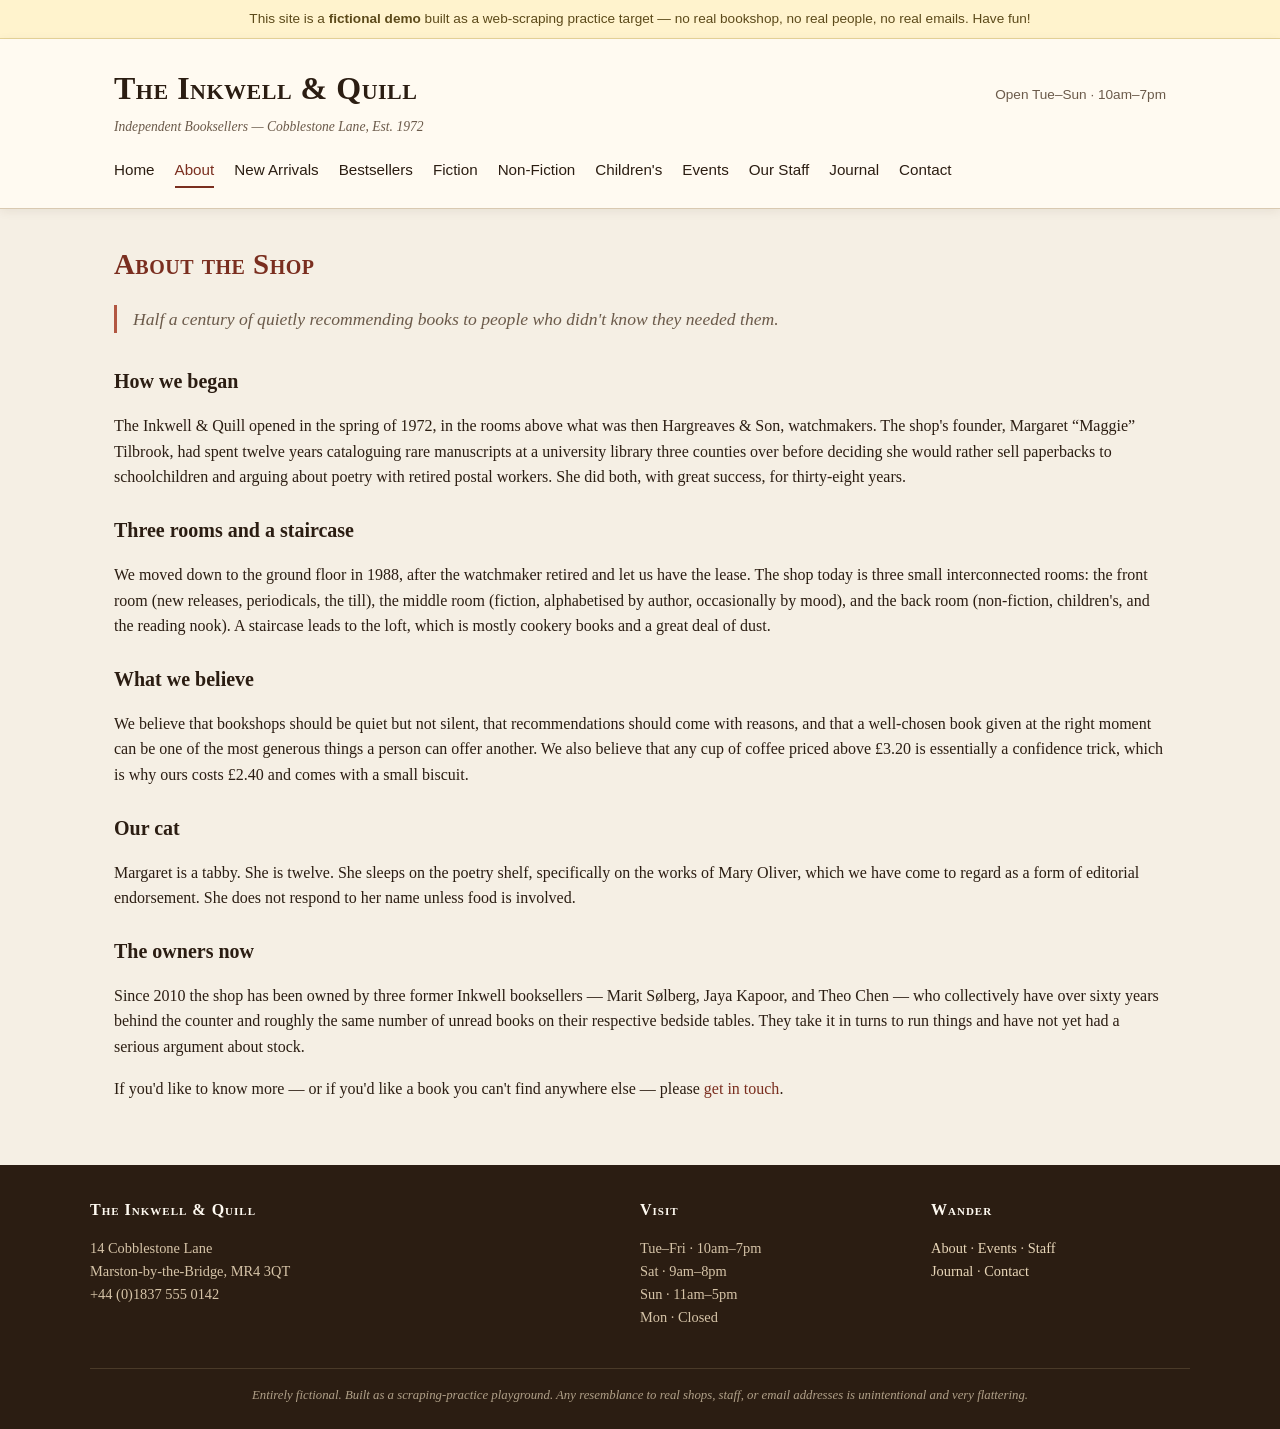
==== about.html @ d018824a "Initial site" ====
<!DOCTYPE html>
<html lang="en">
<head>
<meta charset="UTF-8">
<meta name="viewport" content="width=device-width, initial-scale=1.0">
<title>About — The Inkwell &amp; Quill</title>
<meta name="description" content="The history of The Inkwell & Quill, a small independent bookshop on Cobblestone Lane, founded in 1972.">
<link rel="stylesheet" href="styles.css">
</head>
<body>
<div class="disclaimer">This site is a <strong>fictional demo</strong> built as a web-scraping practice target — no real bookshop, no real people, no real emails. Have fun!</div>
<header class="site-header">
  <div class="brand-row">
    <div class="brand">
      <a href="index.html"><h1>The Inkwell &amp; Quill</h1></a>
      <span class="tagline">Independent Booksellers &mdash; Cobblestone Lane, Est. 1972</span>
    </div>
    <div class="brand-meta">Open Tue&ndash;Sun · 10am&ndash;7pm</div>
  </div>
  <nav class="primary">
    <a href="index.html">Home</a>
    <a href="about.html" class="active">About</a>
    <a href="new-arrivals.html">New Arrivals</a>
    <a href="bestsellers.html">Bestsellers</a>
    <a href="fiction.html">Fiction</a>
    <a href="non-fiction.html">Non-Fiction</a>
    <a href="childrens.html">Children's</a>
    <a href="events.html">Events</a>
    <a href="staff.html">Our Staff</a>
    <a href="blog.html">Journal</a>
    <a href="contact.html">Contact</a>
  </nav>
</header>

<main>
  <h2>About the Shop</h2>
  <p class="lede">Half a century of quietly recommending books to people who didn't know they needed them.</p>

  <h3>How we began</h3>
  <p>The Inkwell &amp; Quill opened in the spring of 1972, in the rooms above what was then Hargreaves &amp; Son, watchmakers. The shop's founder, Margaret &ldquo;Maggie&rdquo; Tilbrook, had spent twelve years cataloguing rare manuscripts at a university library three counties over before deciding she would rather sell paperbacks to schoolchildren and arguing about poetry with retired postal workers. She did both, with great success, for thirty-eight years.</p>

  <h3>Three rooms and a staircase</h3>
  <p>We moved down to the ground floor in 1988, after the watchmaker retired and let us have the lease. The shop today is three small interconnected rooms: the front room (new releases, periodicals, the till), the middle room (fiction, alphabetised by author, occasionally by mood), and the back room (non-fiction, children's, and the reading nook). A staircase leads to the loft, which is mostly cookery books and a great deal of dust.</p>

  <h3>What we believe</h3>
  <p>We believe that bookshops should be quiet but not silent, that recommendations should come with reasons, and that a well-chosen book given at the right moment can be one of the most generous things a person can offer another. We also believe that any cup of coffee priced above £3.20 is essentially a confidence trick, which is why ours costs £2.40 and comes with a small biscuit.</p>

  <h3>Our cat</h3>
  <p>Margaret is a tabby. She is twelve. She sleeps on the poetry shelf, specifically on the works of Mary Oliver, which we have come to regard as a form of editorial endorsement. She does not respond to her name unless food is involved.</p>

  <h3>The owners now</h3>
  <p>Since 2010 the shop has been owned by three former Inkwell booksellers — Marit Sølberg, Jaya Kapoor, and Theo Chen — who collectively have over sixty years behind the counter and roughly the same number of unread books on their respective bedside tables. They take it in turns to run things and have not yet had a serious argument about stock.</p>

  <p>If you'd like to know more — or if you'd like a book you can't find anywhere else — please <a href="contact.html">get in touch</a>.</p>
</main>

<footer class="site-footer">
  <div class="footer-inner">
    <div>
      <h4>The Inkwell &amp; Quill</h4>
      <p>14 Cobblestone Lane<br>Marston-by-the-Bridge, MR4 3QT<br>+44 (0)1837 555 0142</p>
    </div>
    <div>
      <h4>Visit</h4>
      <p>Tue&ndash;Fri · 10am&ndash;7pm<br>Sat · 9am&ndash;8pm<br>Sun · 11am&ndash;5pm<br>Mon · Closed</p>
    </div>
    <div>
      <h4>Wander</h4>
      <p><a href="about.html">About</a> · <a href="events.html">Events</a> · <a href="staff.html">Staff</a><br><a href="blog.html">Journal</a> · <a href="contact.html">Contact</a></p>
    </div>
  </div>
  <div class="legal">Entirely fictional. Built as a scraping-practice playground. Any resemblance to real shops, staff, or email addresses is unintentional and very flattering.</div>
</footer>
</body>
</html>
---- styles.css ----
/* The Inkwell & Quill — shared styles */

:root {
  --bg: #f5efe4;
  --paper: #fffaf1;
  --ink: #2b1d12;
  --muted: #6b5a4a;
  --accent: #7a2e1f;
  --accent-soft: #b25742;
  --rule: #d9c9b1;
  --shadow: 0 2px 10px rgba(60, 35, 15, 0.08);
}

* { box-sizing: border-box; }

html, body {
  margin: 0;
  padding: 0;
  background: var(--bg);
  color: var(--ink);
  font-family: Georgia, "Iowan Old Style", "Palatino Linotype", serif;
  line-height: 1.6;
}

body {
  display: flex;
  flex-direction: column;
  min-height: 100vh;
}

a {
  color: var(--accent);
  text-decoration: none;
}
a:hover { text-decoration: underline; }

/* Disclaimer banner */
.disclaimer {
  background: #fff3cd;
  color: #5c4a1a;
  text-align: center;
  font-size: 0.85rem;
  padding: 0.5rem 1rem;
  border-bottom: 1px solid #e6d59a;
  font-family: -apple-system, BlinkMacSystemFont, "Segoe UI", sans-serif;
}

/* Header */
header.site-header {
  background: var(--paper);
  border-bottom: 1px solid var(--rule);
  box-shadow: var(--shadow);
}

.brand-row {
  max-width: 1100px;
  margin: 0 auto;
  padding: 1.5rem 1.5rem 0.5rem;
  display: flex;
  align-items: baseline;
  justify-content: space-between;
  flex-wrap: wrap;
  gap: 1rem;
}

.brand a {
  color: var(--ink);
  text-decoration: none;
}

.brand h1 {
  font-size: 2rem;
  margin: 0;
  letter-spacing: 0.5px;
  font-variant: small-caps;
}

.brand .tagline {
  display: block;
  font-size: 0.85rem;
  color: var(--muted);
  font-style: italic;
  margin-top: 0.15rem;
}

.brand-meta {
  font-size: 0.85rem;
  color: var(--muted);
  font-family: -apple-system, BlinkMacSystemFont, "Segoe UI", sans-serif;
}

nav.primary {
  max-width: 1100px;
  margin: 0 auto;
  padding: 0.5rem 1.5rem 1.25rem;
  display: flex;
  flex-wrap: wrap;
  gap: 0.25rem 1.25rem;
  font-family: -apple-system, BlinkMacSystemFont, "Segoe UI", sans-serif;
  font-size: 0.95rem;
}

nav.primary a {
  color: var(--ink);
  padding: 0.25rem 0;
  border-bottom: 2px solid transparent;
}
nav.primary a:hover {
  text-decoration: none;
  border-bottom-color: var(--accent-soft);
}
nav.primary a.active {
  border-bottom-color: var(--accent);
  color: var(--accent);
}

/* Main */
main {
  flex: 1;
  max-width: 1100px;
  margin: 0 auto;
  padding: 2rem 1.5rem 3rem;
  width: 100%;
}

h2 {
  font-size: 1.8rem;
  margin-top: 0;
  margin-bottom: 0.25rem;
  color: var(--accent);
  font-variant: small-caps;
  letter-spacing: 0.5px;
}

h3 {
  font-size: 1.25rem;
  margin: 1.5rem 0 0.5rem;
  color: var(--ink);
}

.lede {
  font-size: 1.1rem;
  color: var(--muted);
  font-style: italic;
  margin-bottom: 2rem;
  border-left: 3px solid var(--accent-soft);
  padding-left: 1rem;
}

/* Hero (home) */
.hero {
  background: var(--paper);
  border: 1px solid var(--rule);
  padding: 3rem 2rem;
  text-align: center;
  margin-bottom: 2.5rem;
  box-shadow: var(--shadow);
}
.hero h2 {
  font-size: 2.5rem;
  margin-bottom: 1rem;
}
.hero p {
  font-size: 1.15rem;
  color: var(--muted);
  max-width: 640px;
  margin: 0 auto 1.5rem;
}
.hero .btn {
  display: inline-block;
  background: var(--accent);
  color: var(--paper);
  padding: 0.75rem 1.5rem;
  border-radius: 2px;
  font-family: -apple-system, BlinkMacSystemFont, "Segoe UI", sans-serif;
  font-size: 0.95rem;
  letter-spacing: 1px;
  text-transform: uppercase;
}
.hero .btn:hover {
  background: var(--accent-soft);
  text-decoration: none;
}

/* Card grid */
.card-grid {
  display: grid;
  grid-template-columns: repeat(auto-fill, minmax(220px, 1fr));
  gap: 1.5rem;
  margin: 1.5rem 0;
}

.card {
  background: var(--paper);
  border: 1px solid var(--rule);
  padding: 1.25rem;
  box-shadow: var(--shadow);
  display: flex;
  flex-direction: column;
}

.card .book-cover {
  height: 180px;
  background: linear-gradient(135deg, var(--accent) 0%, var(--accent-soft) 100%);
  margin-bottom: 1rem;
  display: flex;
  align-items: center;
  justify-content: center;
  color: var(--paper);
  font-variant: small-caps;
  text-align: center;
  padding: 1rem;
  font-size: 1rem;
  letter-spacing: 0.5px;
}

.card.alt .book-cover { background: linear-gradient(135deg, #3d5a40, #6b8e6f); }
.card.alt2 .book-cover { background: linear-gradient(135deg, #2e4057, #5a7a99); }
.card.alt3 .book-cover { background: linear-gradient(135deg, #5a4a2e, #a08555); }
.card.alt4 .book-cover { background: linear-gradient(135deg, #4a2e4a, #7a5a7a); }

.card h4 {
  margin: 0 0 0.25rem;
  font-size: 1.05rem;
}
.card .author {
  font-style: italic;
  color: var(--muted);
  font-size: 0.9rem;
  margin: 0 0 0.5rem;
}
.card .price {
  font-family: -apple-system, BlinkMacSystemFont, "Segoe UI", sans-serif;
  font-weight: bold;
  margin-top: auto;
  padding-top: 0.5rem;
}

/* Section grids for home */
.section-grid {
  display: grid;
  grid-template-columns: repeat(auto-fit, minmax(280px, 1fr));
  gap: 1.5rem;
  margin: 2rem 0;
}

.section-card {
  background: var(--paper);
  border: 1px solid var(--rule);
  padding: 1.5rem;
  box-shadow: var(--shadow);
}
.section-card h3 {
  margin-top: 0;
  color: var(--accent);
}

/* Staff cards */
.staff-grid {
  display: grid;
  grid-template-columns: repeat(auto-fit, minmax(280px, 1fr));
  gap: 1.5rem;
  margin: 2rem 0;
}

.staff-card {
  background: var(--paper);
  border: 1px solid var(--rule);
  padding: 1.5rem;
  box-shadow: var(--shadow);
  display: flex;
  gap: 1.25rem;
  align-items: flex-start;
}

.staff-photo {
  width: 80px;
  height: 80px;
  border-radius: 50%;
  background: linear-gradient(135deg, var(--accent-soft), var(--accent));
  flex-shrink: 0;
  display: flex;
  align-items: center;
  justify-content: center;
  color: var(--paper);
  font-size: 1.5rem;
  font-weight: bold;
  font-family: -apple-system, BlinkMacSystemFont, "Segoe UI", sans-serif;
}

.staff-info h4 {
  margin: 0;
  font-size: 1.1rem;
}
.staff-info .role {
  font-style: italic;
  color: var(--muted);
  font-size: 0.9rem;
  margin: 0.15rem 0 0.5rem;
}
.staff-info p {
  margin: 0.5rem 0;
  font-size: 0.95rem;
}
.staff-info .email {
  font-family: ui-monospace, "SF Mono", Menlo, monospace;
  font-size: 0.85rem;
}

/* Events */
.event {
  background: var(--paper);
  border: 1px solid var(--rule);
  padding: 1.25rem 1.5rem;
  margin-bottom: 1rem;
  box-shadow: var(--shadow);
  display: grid;
  grid-template-columns: 100px 1fr;
  gap: 1.25rem;
  align-items: start;
}
.event .date {
  text-align: center;
  border-right: 1px solid var(--rule);
  padding-right: 1rem;
}
.event .date .month {
  display: block;
  font-variant: small-caps;
  color: var(--accent);
  letter-spacing: 1px;
  font-size: 0.85rem;
}
.event .date .day {
  display: block;
  font-size: 2rem;
  line-height: 1;
  margin: 0.25rem 0;
}
.event .date .year {
  display: block;
  font-size: 0.8rem;
  color: var(--muted);
}
.event h4 {
  margin: 0 0 0.25rem;
  font-size: 1.15rem;
}
.event .meta {
  font-size: 0.85rem;
  color: var(--muted);
  margin: 0 0 0.5rem;
  font-family: -apple-system, BlinkMacSystemFont, "Segoe UI", sans-serif;
}
.event p { margin: 0.5rem 0; }

/* Contact */
.contact-grid {
  display: grid;
  grid-template-columns: 1fr 1fr;
  gap: 2rem;
  margin: 2rem 0;
}
@media (max-width: 720px) {
  .contact-grid { grid-template-columns: 1fr; }
}

.contact-block {
  background: var(--paper);
  border: 1px solid var(--rule);
  padding: 1.5rem;
  box-shadow: var(--shadow);
}
.contact-block h3 { margin-top: 0; }
.contact-block dl { margin: 0; }
.contact-block dt {
  font-variant: small-caps;
  color: var(--accent);
  letter-spacing: 0.5px;
  font-size: 0.85rem;
  margin-top: 1rem;
}
.contact-block dd {
  margin: 0.25rem 0 0;
  font-family: ui-monospace, "SF Mono", Menlo, monospace;
  font-size: 0.95rem;
}
.contact-block dd a {
  font-family: ui-monospace, "SF Mono", Menlo, monospace;
}

/* Blog */
.post {
  background: var(--paper);
  border: 1px solid var(--rule);
  padding: 1.5rem 2rem;
  margin-bottom: 1.5rem;
  box-shadow: var(--shadow);
}
.post h3 {
  margin-top: 0;
  font-size: 1.4rem;
}
.post .post-meta {
  font-size: 0.85rem;
  color: var(--muted);
  font-family: -apple-system, BlinkMacSystemFont, "Segoe UI", sans-serif;
  margin-bottom: 1rem;
}

/* Footer */
footer.site-footer {
  background: var(--ink);
  color: #d6c4a8;
  padding: 2rem 1.5rem 1.5rem;
  margin-top: auto;
  font-size: 0.9rem;
}
footer.site-footer .footer-inner {
  max-width: 1100px;
  margin: 0 auto;
  display: grid;
  grid-template-columns: 2fr 1fr 1fr;
  gap: 2rem;
}
@media (max-width: 720px) {
  footer.site-footer .footer-inner { grid-template-columns: 1fr; }
}
footer.site-footer h4 {
  color: var(--paper);
  margin: 0 0 0.5rem;
  font-size: 1rem;
  font-variant: small-caps;
  letter-spacing: 1px;
}
footer.site-footer a { color: #e8d6b8; }
footer.site-footer .legal {
  max-width: 1100px;
  margin: 1.5rem auto 0;
  padding-top: 1rem;
  border-top: 1px solid #4a3a28;
  font-size: 0.8rem;
  color: #b0a088;
  text-align: center;
  font-style: italic;
}

/* Tables */
table.list {
  width: 100%;
  border-collapse: collapse;
  background: var(--paper);
  box-shadow: var(--shadow);
  margin: 1.5rem 0;
}
table.list th, table.list td {
  text-align: left;
  padding: 0.75rem 1rem;
  border-bottom: 1px solid var(--rule);
}
table.list th {
  background: #ede2cf;
  font-variant: small-caps;
  letter-spacing: 0.5px;
  font-size: 0.9rem;
  color: var(--accent);
}
table.list tr:last-child td { border-bottom: none; }
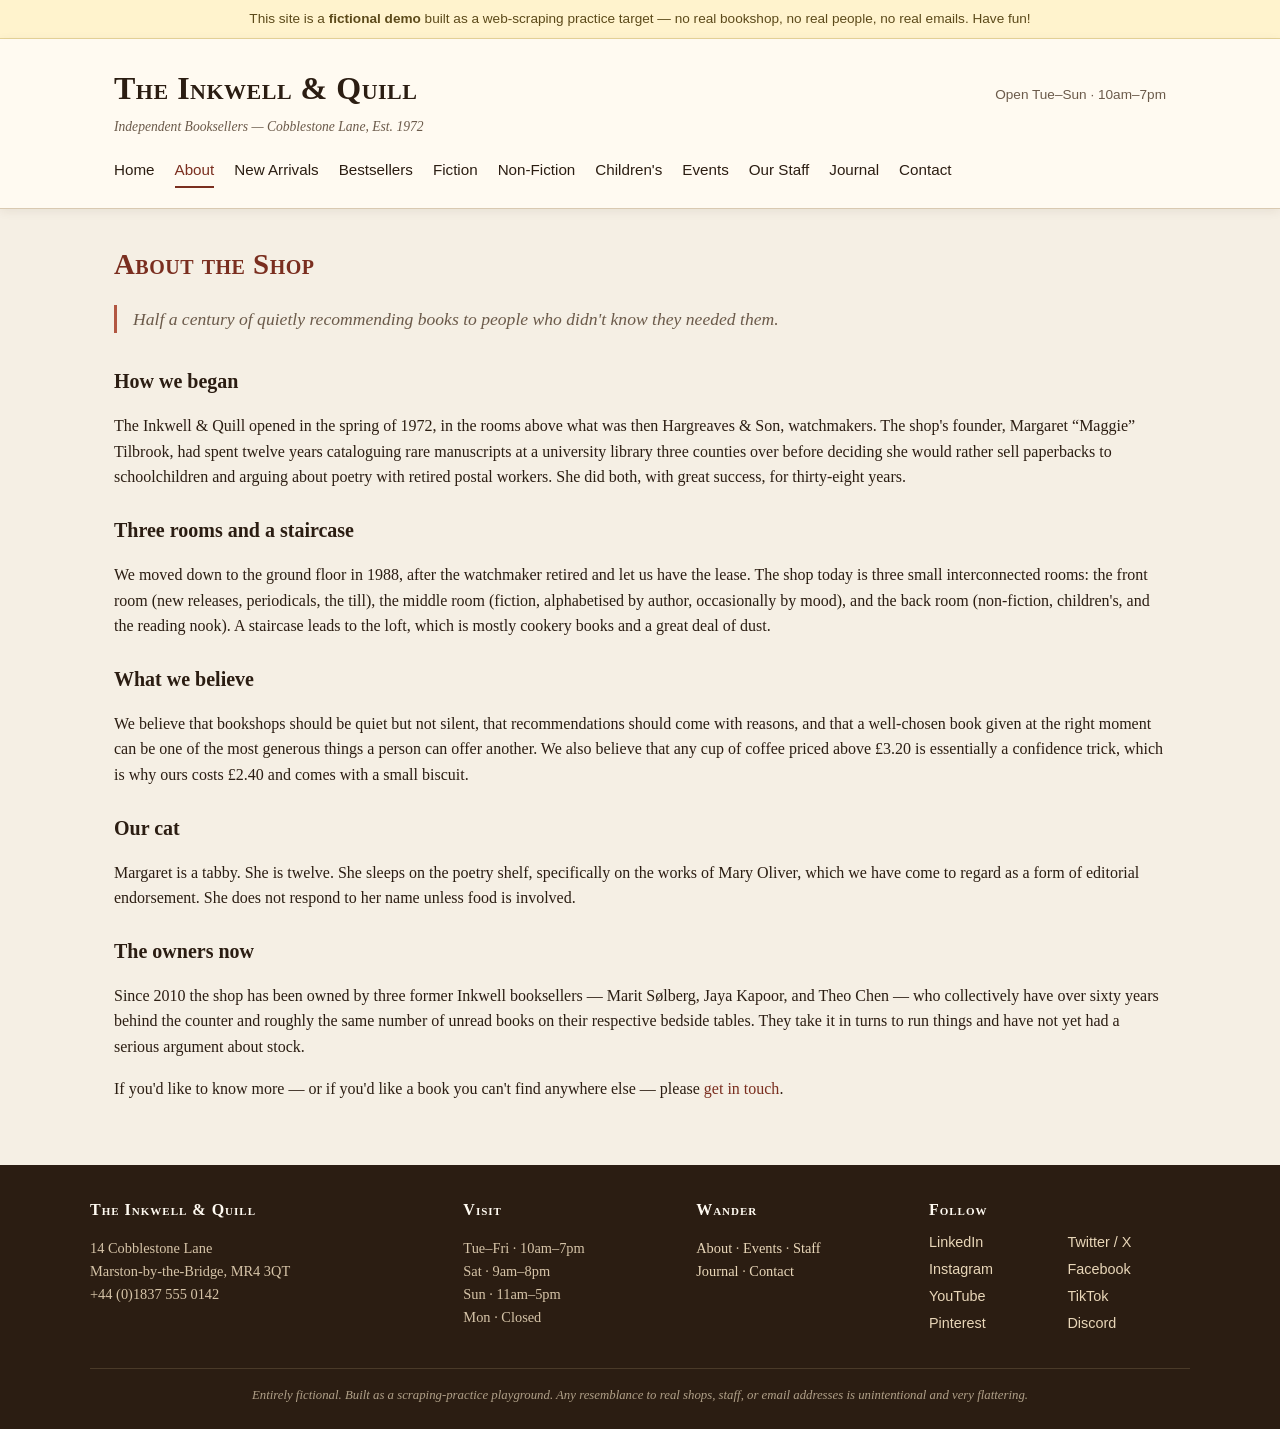
==== commit 689aa021: "Add scrapable data: favicon, phones, social profiles" ====
--- a/about.html
+++ b/about.html
@@ -6,6 +6,8 @@
 <title>About — The Inkwell &amp; Quill</title>
 <meta name="description" content="The history of The Inkwell & Quill, a small independent bookshop on Cobblestone Lane, founded in 1972.">
 <link rel="stylesheet" href="styles.css">
+<link rel="icon" href="favicon.svg" type="image/svg+xml">
+<link rel="alternate icon" href="favicon.svg">
 </head>
 <body>
 <div class="disclaimer">This site is a <strong>fictional demo</strong> built as a web-scraping practice target — no real bookshop, no real people, no real emails. Have fun!</div>
@@ -68,6 +70,19 @@
       <h4>Wander</h4>
       <p><a href="about.html">About</a> · <a href="events.html">Events</a> · <a href="staff.html">Staff</a><br><a href="blog.html">Journal</a> · <a href="contact.html">Contact</a></p>
     </div>
+    <div>
+      <h4>Follow</h4>
+      <ul class="socials">
+        <li><a href="https://www.linkedin.com/company/inkwell-quill-books/">LinkedIn</a></li>
+        <li><a href="https://x.com/inkwellquill">Twitter / X</a></li>
+        <li><a href="https://www.instagram.com/inkwellquill_bookshop/">Instagram</a></li>
+        <li><a href="https://www.facebook.com/InkwellAndQuill/">Facebook</a></li>
+        <li><a href="https://www.youtube.com/@inkwellquill">YouTube</a></li>
+        <li><a href="https://www.tiktok.com/@inkwellquill">TikTok</a></li>
+        <li><a href="https://www.pinterest.com/inkwellquill/">Pinterest</a></li>
+        <li><a href="https://discord.com/invite/inkwellbookclub">Discord</a></li>
+      </ul>
+    </div>
   </div>
   <div class="legal">Entirely fictional. Built as a scraping-practice playground. Any resemblance to real shops, staff, or email addresses is unintentional and very flattering.</div>
 </footer>
--- a/styles.css
+++ b/styles.css
@@ -420,11 +420,77 @@
   max-width: 1100px;
   margin: 0 auto;
   display: grid;
-  grid-template-columns: 2fr 1fr 1fr;
+  grid-template-columns: 1.7fr 1fr 1fr 1.3fr;
   gap: 2rem;
 }
-@media (max-width: 720px) {
+@media (max-width: 960px) {
+  footer.site-footer .footer-inner { grid-template-columns: 1fr 1fr; }
+}
+@media (max-width: 560px) {
   footer.site-footer .footer-inner { grid-template-columns: 1fr; }
+}
+
+.socials {
+  list-style: none;
+  padding: 0;
+  margin: 0;
+  display: grid;
+  grid-template-columns: 1fr 1fr;
+  gap: 0.25rem 1rem;
+}
+.socials li { font-size: 0.9rem; }
+.socials a {
+  color: #e8d6b8;
+  font-family: -apple-system, BlinkMacSystemFont, "Segoe UI", sans-serif;
+}
+
+.phone-block {
+  background: var(--paper);
+  border: 1px solid var(--rule);
+  padding: 1.5rem;
+  box-shadow: var(--shadow);
+  margin: 1.5rem 0;
+}
+.phone-block h3 { margin-top: 0; }
+.phone-block table.list { margin: 0.5rem 0 0; }
+
+.social-block {
+  background: var(--paper);
+  border: 1px solid var(--rule);
+  padding: 1.5rem;
+  box-shadow: var(--shadow);
+  margin: 1.5rem 0;
+}
+.social-block h3 { margin-top: 0; }
+.social-block ul {
+  list-style: none;
+  padding: 0;
+  margin: 0;
+  display: grid;
+  grid-template-columns: repeat(auto-fit, minmax(220px, 1fr));
+  gap: 0.5rem 1.5rem;
+}
+.social-block li {
+  font-family: -apple-system, BlinkMacSystemFont, "Segoe UI", sans-serif;
+  font-size: 0.95rem;
+}
+.social-block .platform {
+  display: inline-block;
+  min-width: 90px;
+  font-variant: small-caps;
+  letter-spacing: 0.5px;
+  color: var(--accent);
+}
+
+.staff-info .direct {
+  font-family: ui-monospace, "SF Mono", Menlo, monospace;
+  font-size: 0.85rem;
+  margin: 0.25rem 0;
+}
+.staff-info .linkedin {
+  font-family: -apple-system, BlinkMacSystemFont, "Segoe UI", sans-serif;
+  font-size: 0.85rem;
+  margin: 0.25rem 0;
 }
 footer.site-footer h4 {
   color: var(--paper);
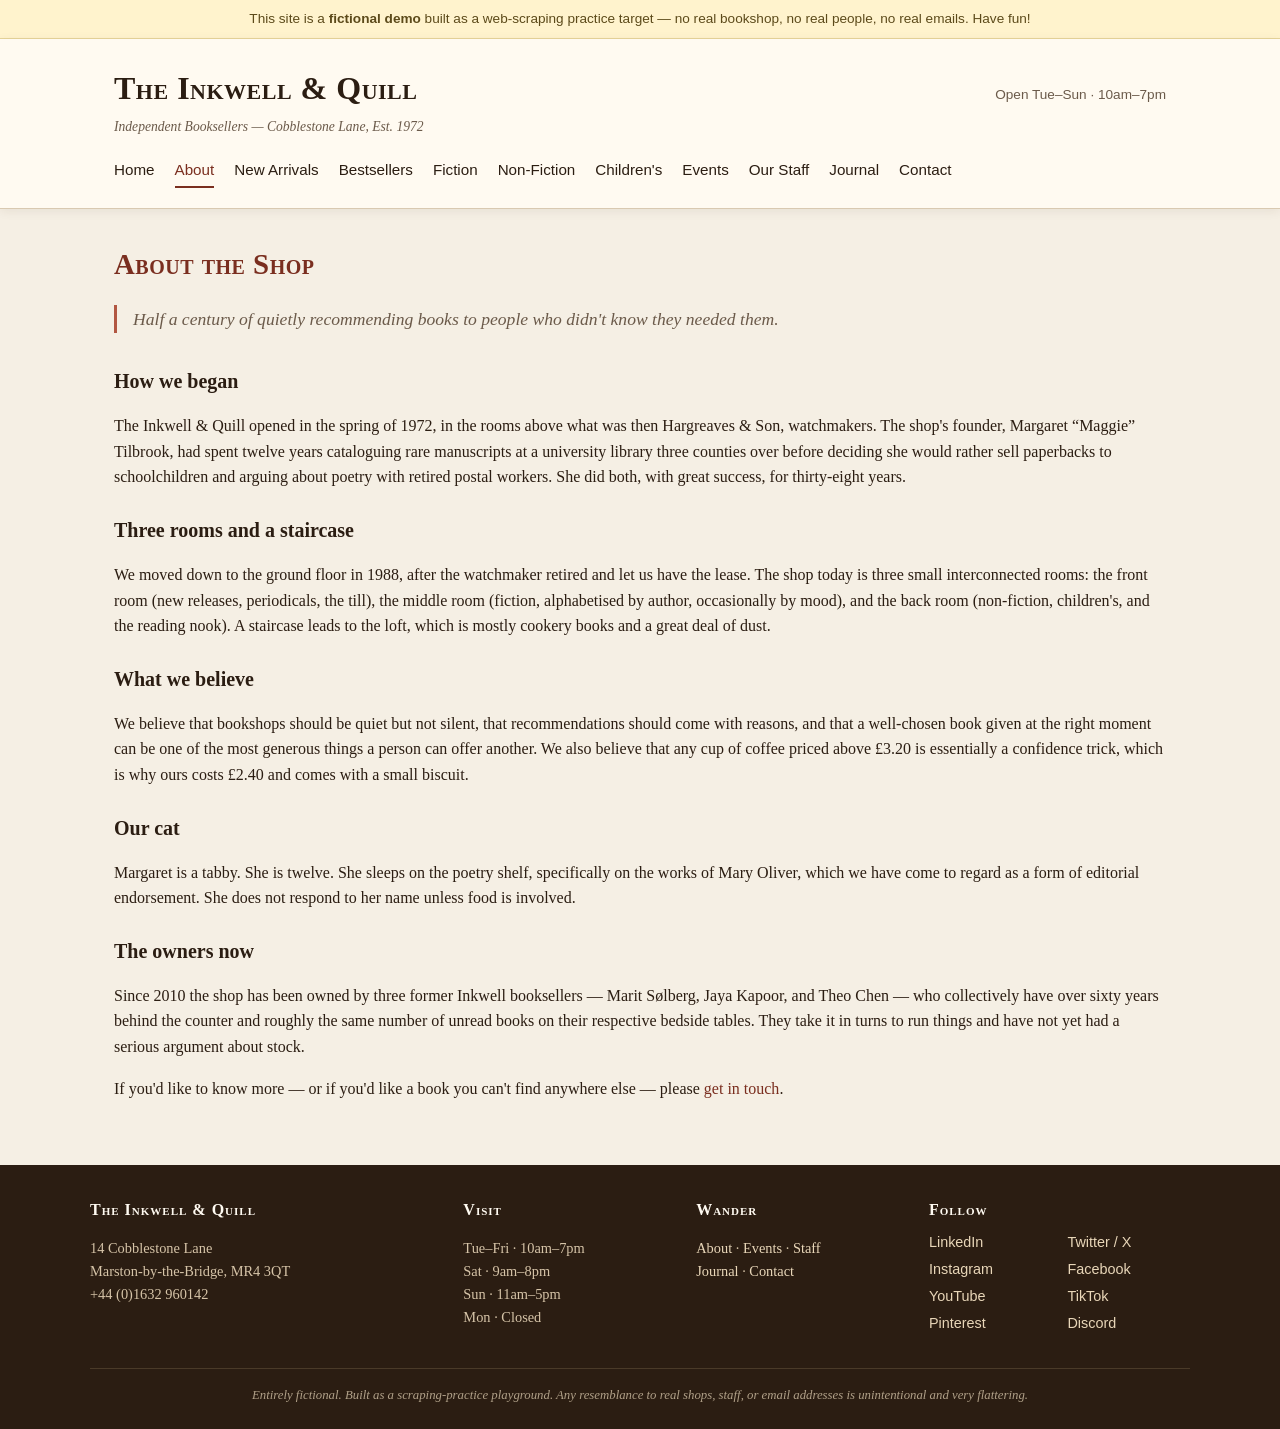
==== commit b9ff02f6: "better labelling demo Social links" ====
--- a/about.html
+++ b/about.html
@@ -60,7 +60,7 @@
   <div class="footer-inner">
     <div>
       <h4>The Inkwell &amp; Quill</h4>
-      <p>14 Cobblestone Lane<br>Marston-by-the-Bridge, MR4 3QT<br>+44 (0)1837 555 0142</p>
+      <p>14 Cobblestone Lane<br>Marston-by-the-Bridge, MR4 3QT<br>+44 (0)1632 960142</p>
     </div>
     <div>
       <h4>Visit</h4>
@@ -73,14 +73,14 @@
     <div>
       <h4>Follow</h4>
       <ul class="socials">
-        <li><a href="https://www.linkedin.com/company/inkwell-quill-books/">LinkedIn</a></li>
-        <li><a href="https://x.com/inkwellquill">Twitter / X</a></li>
-        <li><a href="https://www.instagram.com/inkwellquill_bookshop/">Instagram</a></li>
-        <li><a href="https://www.facebook.com/InkwellAndQuill/">Facebook</a></li>
-        <li><a href="https://www.youtube.com/@inkwellquill">YouTube</a></li>
-        <li><a href="https://www.tiktok.com/@inkwellquill">TikTok</a></li>
-        <li><a href="https://www.pinterest.com/inkwellquill/">Pinterest</a></li>
-        <li><a href="https://discord.com/invite/inkwellbookclub">Discord</a></li>
+        <li><a href="https://www.linkedin.com/company/inkwell-quill-books-demo/">LinkedIn</a></li>
+        <li><a href="https://x.com/inkwellquill_demo">Twitter / X</a></li>
+        <li><a href="https://www.instagram.com/inkwellquill_bookshop_demo/">Instagram</a></li>
+        <li><a href="https://www.facebook.com/InkwellAndQuillDemo/">Facebook</a></li>
+        <li><a href="https://www.youtube.com/@inkwellquill_demo">YouTube</a></li>
+        <li><a href="https://www.tiktok.com/@inkwellquill_demo">TikTok</a></li>
+        <li><a href="https://www.pinterest.com/inkwellquill_demo/">Pinterest</a></li>
+        <li><a href="https://discord.com/invite/inkwellbookclub_demo">Discord</a></li>
       </ul>
     </div>
   </div>
